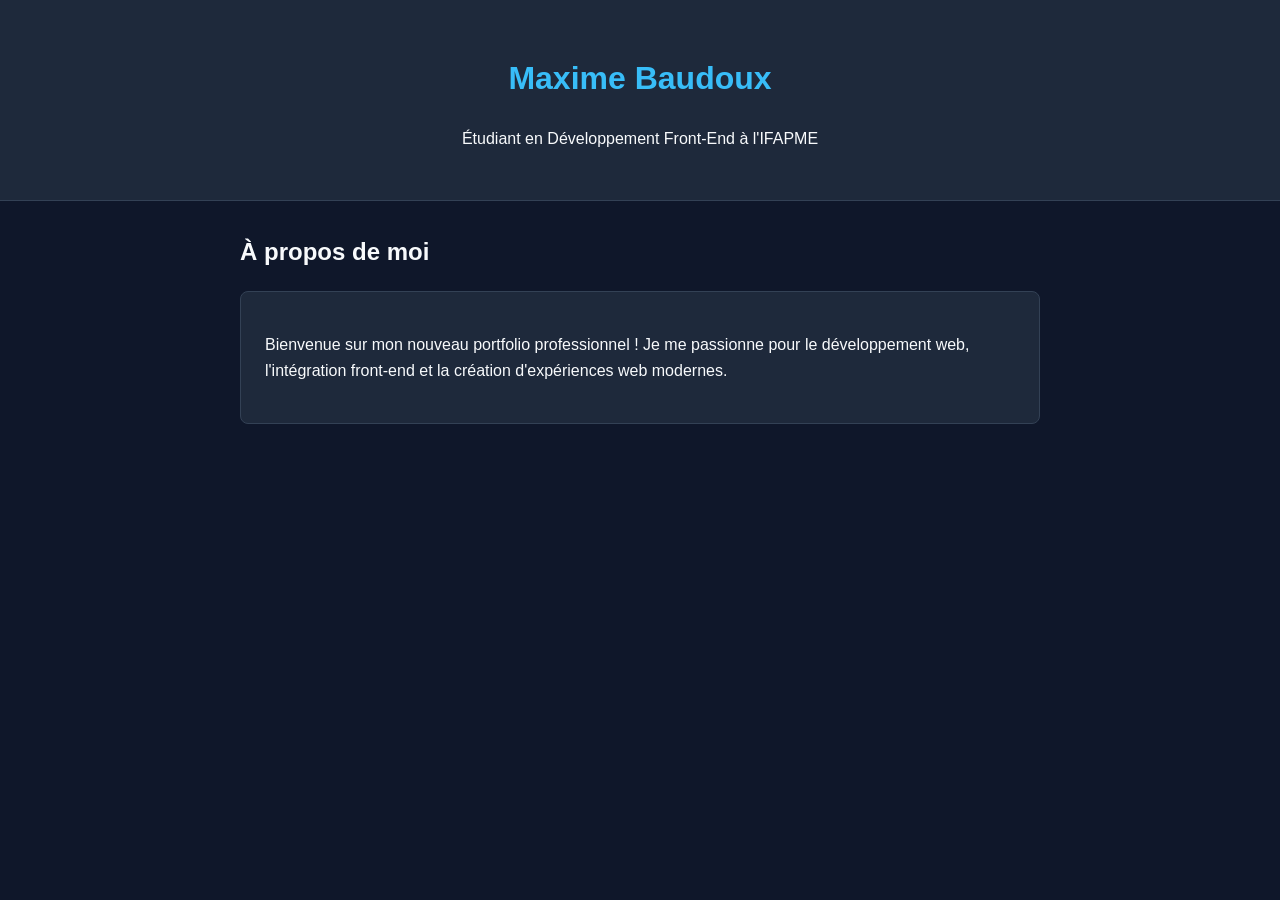
==== index.html @ 1c0a468d "Premier commit : ajout du portfolio" ====
<!DOCTYPE html>
<html lang="fr">
<head>
    <meta charset="UTF-8">
    <meta name="viewport" content="width=device-width, initial-scale=1.0">
    <title>Maxime Baudoux - Portfolio Développeur Front-End</title>
    <style>
        body { font-family: Arial, sans-serif; margin: 0; padding: 0; background: #0f172a; color: #f8fafc; line-height: 1.6; }
        header { background: #1e293b; padding: 2rem; text-align: center; border-bottom: 1px solid #334155; }
        section { max-width: 800px; margin: 2rem auto; padding: 0 1rem; }
        h1 { color: #38bdf8; }
        .card { background: #1e293b; padding: 1.5rem; border-radius: 8px; margin-top: 1rem; border: 1px solid #334155; }
    </style>
</head>
<body>
    <header>
        <h1>Maxime Baudoux</h1>
        <p>Étudiant en Développement Front-End à l'IFAPME</p>
    </header>
    <section>
        <h2>À propos de moi</h2>
        <div class="card">
            <p>Bienvenue sur mon nouveau portfolio professionnel ! Je me passionne pour le développement web, l'intégration front-end et la création d'expériences web modernes.</p>
        </div>
    </section>
</body>
</html>
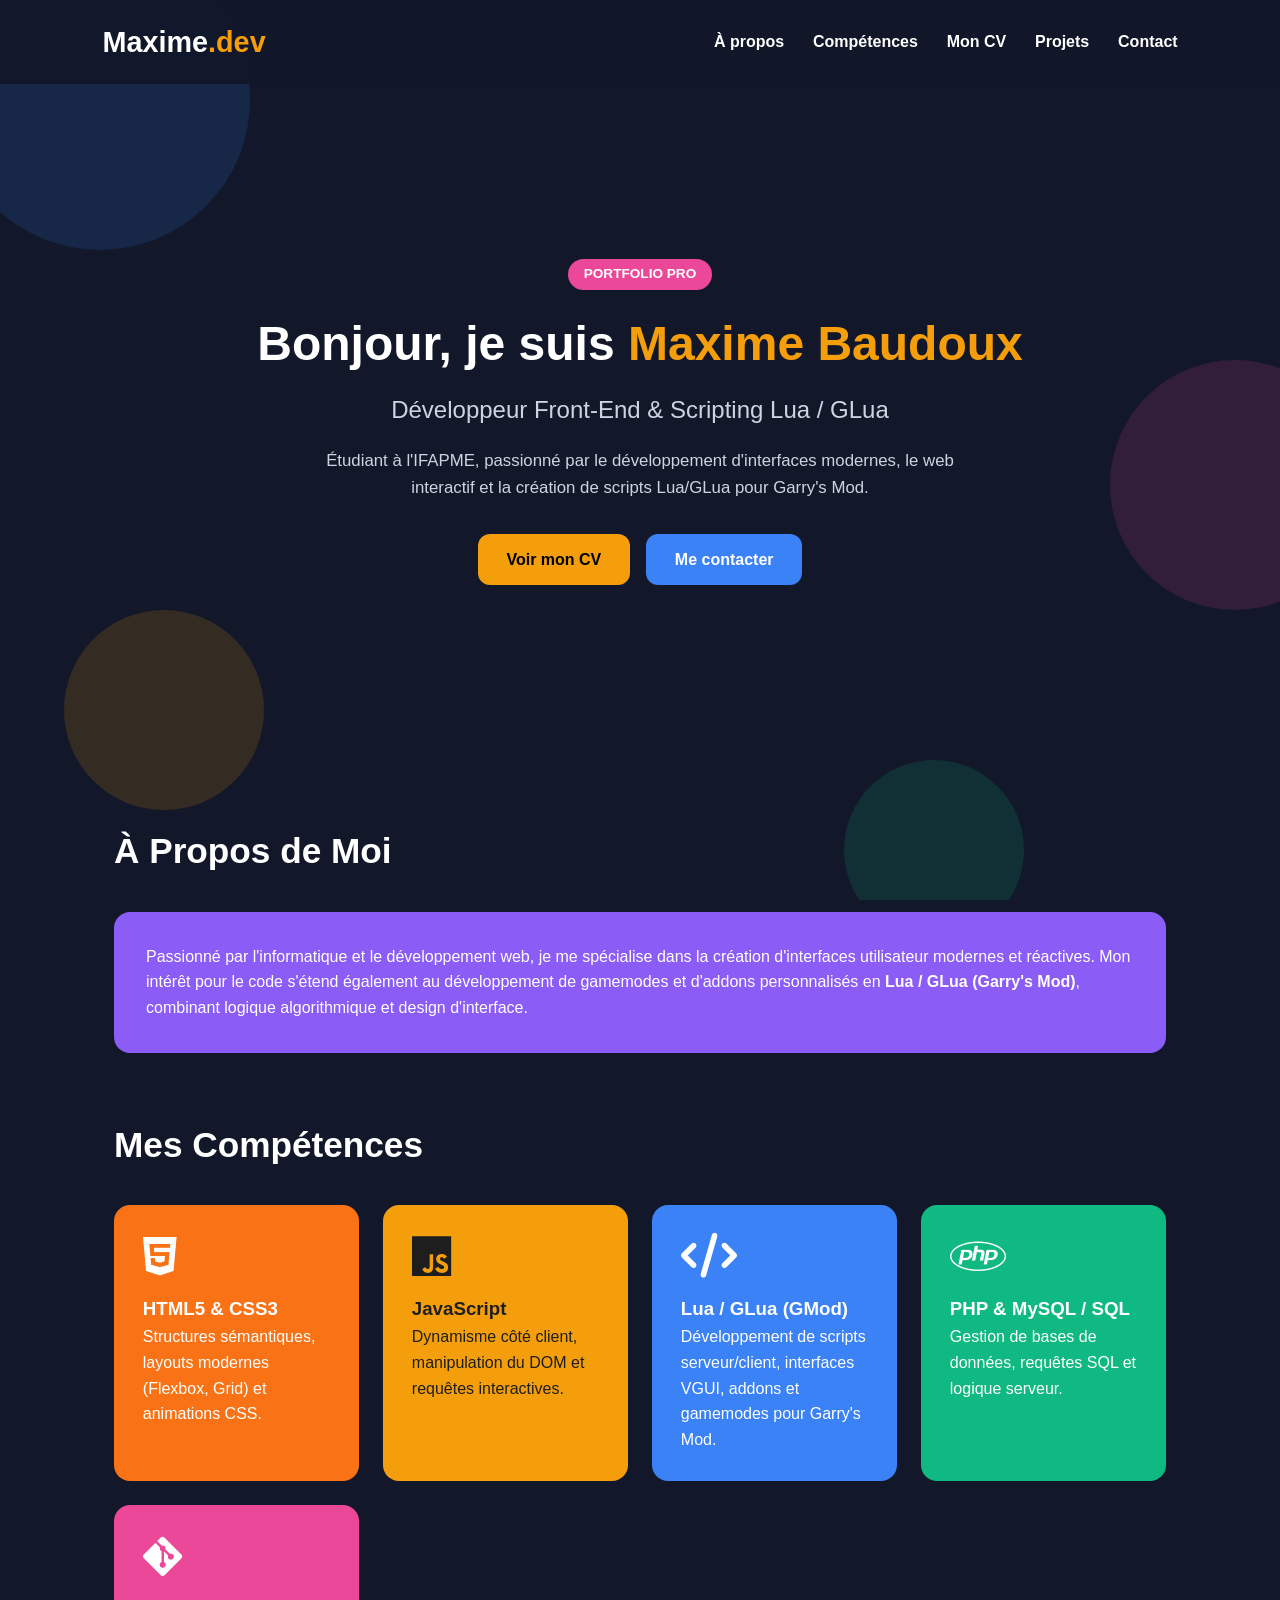
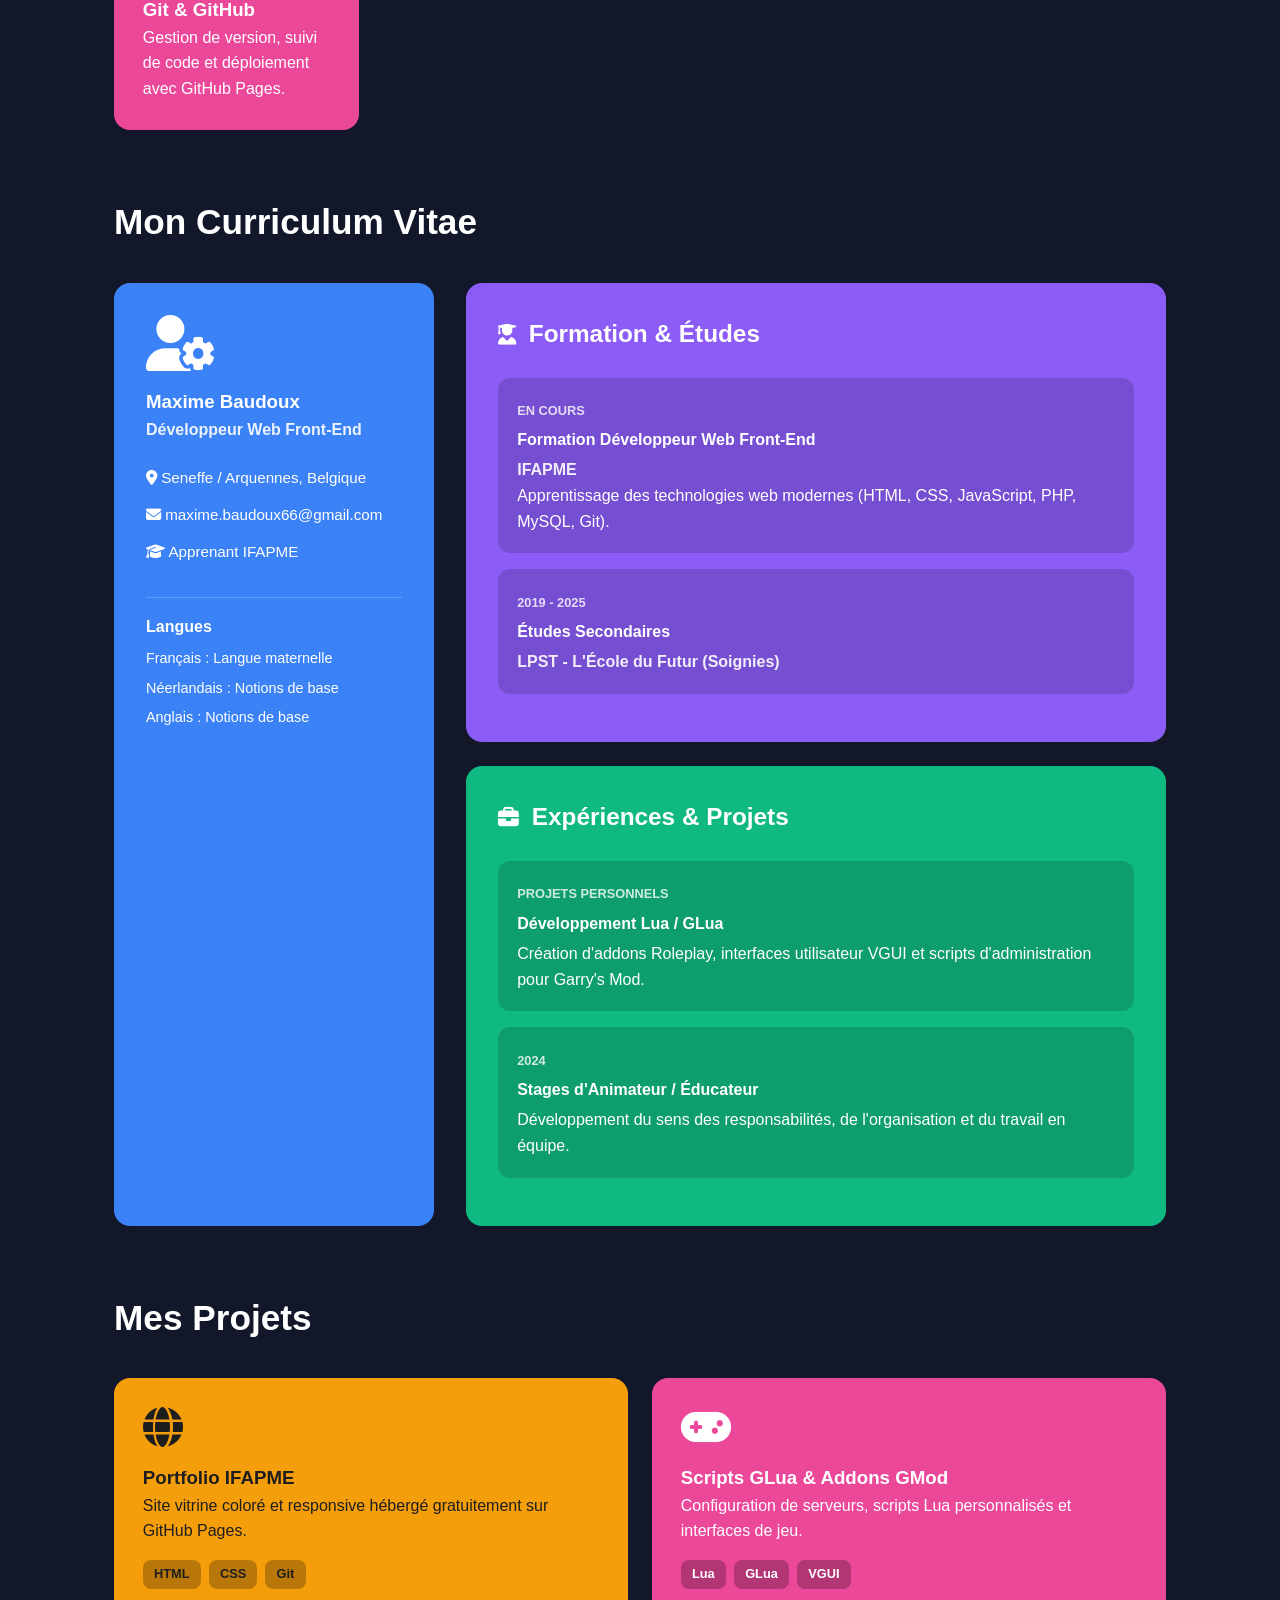
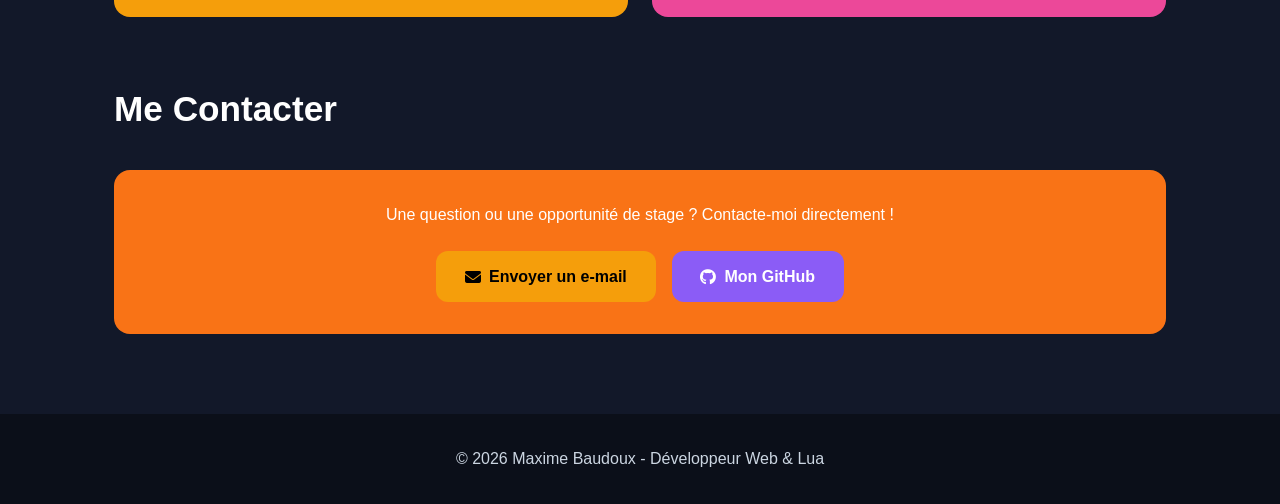
==== commit e9a1fc84: "Design Flat coloré avec section CV et compétence Lua/GLua" ====
--- a/index.html
+++ b/index.html
@@ -3,25 +3,198 @@
 <head>
     <meta charset="UTF-8">
     <meta name="viewport" content="width=device-width, initial-scale=1.0">
-    <title>Maxime Baudoux - Portfolio Développeur Front-End</title>
-    <style>
-        body { font-family: Arial, sans-serif; margin: 0; padding: 0; background: #0f172a; color: #f8fafc; line-height: 1.6; }
-        header { background: #1e293b; padding: 2rem; text-align: center; border-bottom: 1px solid #334155; }
-        section { max-width: 800px; margin: 2rem auto; padding: 0 1rem; }
-        h1 { color: #38bdf8; }
-        .card { background: #1e293b; padding: 1.5rem; border-radius: 8px; margin-top: 1rem; border: 1px solid #334155; }
-    </style>
+    <title>Maxime Baudoux | Développeur Web & Lua</title>
+    <link rel="stylesheet" href="style.css">
+    <link rel="stylesheet" href="https://cdnjs.cloudflare.com/ajax/libs/font-awesome/6.4.0/css/all.min.css">
 </head>
 <body>
-    <header>
-        <h1>Maxime Baudoux</h1>
-        <p>Étudiant en Développement Front-End à l'IFAPME</p>
+
+    <!-- Arrière-plan motifs décoratifs animés -->
+    <div class="bg-shapes">
+        <div class="shape shape-1"></div>
+        <div class="shape shape-2"></div>
+        <div class="shape shape-3"></div>
+        <div class="shape shape-4"></div>
+    </div>
+
+    <!-- Navigation Flat Design -->
+    <nav class="navbar">
+        <div class="logo">Maxime<span>.dev</span></div>
+        <ul class="nav-links">
+            <li><a href="#about">À propos</a></li>
+            <li><a href="#skills">Compétences</a></li>
+            <li><a href="#cv">Mon CV</a></li>
+            <li><a href="#projects">Projets</a></li>
+            <li><a href="#contact">Contact</a></li>
+        </ul>
+    </nav>
+
+    <!-- Hero Section -->
+    <header class="hero">
+        <div class="hero-content">
+            <span class="badge">Portfolio Pro</span>
+            <h1>Bonjour, je suis <span>Maxime Baudoux</span></h1>
+            <h2>Développeur Front-End & Scripting Lua / GLua</h2>
+            <p>Étudiant à l'IFAPME, passionné par le développement d'interfaces modernes, le web interactif et la création de scripts Lua/GLua pour Garry's Mod.</p>
+            <div class="hero-buttons">
+                <a href="#cv" class="btn btn-yellow">Voir mon CV</a>
+                <a href="#contact" class="btn btn-blue">Me contacter</a>
+            </div>
+        </div>
     </header>
-    <section>
-        <h2>À propos de moi</h2>
-        <div class="card">
-            <p>Bienvenue sur mon nouveau portfolio professionnel ! Je me passionne pour le développement web, l'intégration front-end et la création d'expériences web modernes.</p>
-        </div>
-    </section>
+
+    <!-- À propos -->
+    <section id="about" class="section">
+        <div class="section-title">
+            <h2>À Propos de Moi</h2>
+        </div>
+        <div class="card card-purple">
+            <p>Passionné par l'informatique et le développement web, je me spécialise dans la création d'interfaces utilisateur modernes et réactives. Mon intérêt pour le code s'étend également au développement de gamemodes et d'addons personnalisés en <strong>Lua / GLua (Garry's Mod)</strong>, combinant logique algorithmique et design d'interface.</p>
+        </div>
+    </section>
+
+    <!-- Compétences -->
+    <section id="skills" class="section">
+        <div class="section-title">
+            <h2>Mes Compétences</h2>
+        </div>
+        <div class="skills-grid">
+            <div class="skill-card card-orange">
+                <i class="fa-brands fa-html5"></i>
+                <h3>HTML5 & CSS3</h3>
+                <p>Structures sémantiques, layouts modernes (Flexbox, Grid) et animations CSS.</p>
+            </div>
+            <div class="skill-card card-yellow">
+                <i class="fa-brands fa-js"></i>
+                <h3>JavaScript</h3>
+                <p>Dynamisme côté client, manipulation du DOM et requêtes interactives.</p>
+            </div>
+            <div class="skill-card card-blue">
+                <i class="fa-code fa-solid"></i>
+                <h3>Lua / GLua (GMod)</h3>
+                <p>Développement de scripts serveur/client, interfaces VGUI, addons et gamemodes pour Garry's Mod.</p>
+            </div>
+            <div class="skill-card card-green">
+                <i class="fa-brands fa-php"></i>
+                <h3>PHP & MySQL / SQL</h3>
+                <p>Gestion de bases de données, requêtes SQL et logique serveur.</p>
+            </div>
+            <div class="skill-card card-pink">
+                <i class="fa-brands fa-git-alt"></i>
+                <h3>Git & GitHub</h3>
+                <p>Gestion de version, suivi de code et déploiement avec GitHub Pages.</p>
+            </div>
+        </div>
+    </section>
+
+    <!-- Section CV -->
+    <section id="cv" class="section">
+        <div class="section-title">
+            <h2>Mon Curriculum Vitae</h2>
+        </div>
+        <div class="cv-wrapper">
+            <div class="cv-sidebar card-blue">
+                <div class="cv-profile">
+                    <i class="fa-solid fa-user-gear profile-icon"></i>
+                    <h3>Maxime Baudoux</h3>
+                    <p class="cv-tag">Développeur Web Front-End</p>
+                </div>
+                <div class="cv-info">
+                    <p><i class="fa-solid fa-location-dot"></i> Seneffe / Arquennes, Belgique</p>
+                    <p><i class="fa-solid fa-envelope"></i> maxime.baudoux66@gmail.com</p>
+                    <p><i class="fa-solid fa-graduation-cap"></i> Apprenant IFAPME</p>
+                </div>
+                <div class="cv-languages">
+                    <h4>Langues</h4>
+                    <ul>
+                        <li>Français : Langue maternelle</li>
+                        <li>Néerlandais : Notions de base</li>
+                        <li>Anglais : Notions de base</li>
+                    </ul>
+                </div>
+            </div>
+
+            <div class="cv-main">
+                <div class="cv-block card-purple">
+                    <div class="cv-header-title">
+                        <i class="fa-solid fa-user-graduate"></i>
+                        <h3>Formation & Études</h3>
+                    </div>
+                    <div class="timeline-item">
+                        <span class="date">En cours</span>
+                        <h4>Formation Développeur Web Front-End</h4>
+                        <p class="institution">IFAPME</p>
+                        <p>Apprentissage des technologies web modernes (HTML, CSS, JavaScript, PHP, MySQL, Git).</p>
+                    </div>
+                    <div class="timeline-item">
+                        <span class="date">2019 - 2025</span>
+                        <h4>Études Secondaires</h4>
+                        <p class="institution">LPST - L'École du Futur (Soignies)</p>
+                    </div>
+                </div>
+
+                <div class="cv-block card-green">
+                    <div class="cv-header-title">
+                        <i class="fa-solid fa-briefcase"></i>
+                        <h3>Expériences & Projets</h3>
+                    </div>
+                    <div class="timeline-item">
+                        <span class="date">Projets Personnels</span>
+                        <h4>Développement Lua / GLua</h4>
+                        <p>Création d'addons Roleplay, interfaces utilisateur VGUI et scripts d'administration pour Garry's Mod.</p>
+                    </div>
+                    <div class="timeline-item">
+                        <span class="date">2024</span>
+                        <h4>Stages d'Animateur / Éducateur</h4>
+                        <p>Développement du sens des responsabilités, de l'organisation et du travail en équipe.</p>
+                    </div>
+                </div>
+            </div>
+        </div>
+    </section>
+
+    <!-- Projets -->
+    <section id="projects" class="section">
+        <div class="section-title">
+            <h2>Mes Projets</h2>
+        </div>
+        <div class="projects-grid">
+            <div class="project-card card-yellow">
+                <i class="fa-solid fa-globe project-icon"></i>
+                <h3>Portfolio IFAPME</h3>
+                <p>Site vitrine coloré et responsive hébergé gratuitement sur GitHub Pages.</p>
+                <div class="tags">
+                    <span>HTML</span><span>CSS</span><span>Git</span>
+                </div>
+            </div>
+            <div class="project-card card-pink">
+                <i class="fa-solid fa-gamepad project-icon"></i>
+                <h3>Scripts GLua & Addons GMod</h3>
+                <p>Configuration de serveurs, scripts Lua personnalisés et interfaces de jeu.</p>
+                <div class="tags">
+                    <span>Lua</span><span>GLua</span><span>VGUI</span>
+                </div>
+            </div>
+        </div>
+    </section>
+
+    <!-- Contact -->
+    <section id="contact" class="section">
+        <div class="section-title">
+            <h2>Me Contacter</h2>
+        </div>
+        <div class="card card-orange text-center">
+            <p>Une question ou une opportunité de stage ? Contacte-moi directement !</p>
+            <div class="contact-links">
+                <a href="mailto:maxime.baudoux66@gmail.com" class="btn btn-yellow"><i class="fa-solid fa-envelope"></i> Envoyer un e-mail</a>
+                <a href="https://github.com/Dustt66" target="_blank" class="btn btn-purple"><i class="fa-brands fa-github"></i> Mon GitHub</a>
+            </div>
+        </div>
+    </section>
+
+    <footer>
+        <p>&copy; 2026 Maxime Baudoux - Développeur Web & Lua</p>
+    </footer>
+
 </body>
 </html>
--- a/style.css
+++ b/style.css
@@ -0,0 +1,357 @@
+:root {
+    --bg-dark: #121829;
+    --card-blue: #3b82f6;
+    --card-purple: #8b5cf6;
+    --card-yellow: #f59e0b;
+    --card-green: #10b981;
+    --card-pink: #ec4899;
+    --card-orange: #f97316;
+    --text-light: #ffffff;
+    --text-sub: #cbd5e1;
+}
+
+* {
+    margin: 0;
+    padding: 0;
+    box-sizing: border-box;
+    scroll-behavior: smooth;
+}
+
+body {
+    font-family: 'Poppins', 'Segoe UI', sans-serif;
+    background-color: var(--bg-dark);
+    color: var(--text-light);
+    line-height: 1.6;
+    overflow-x: hidden;
+    position: relative;
+}
+
+/* Motifs géométriques animés en arrière-plan */
+.bg-shapes {
+    position: fixed;
+    width: 100vw;
+    height: 100vh;
+    top: 0;
+    left: 0;
+    z-index: -1;
+    pointer-events: none;
+    overflow: hidden;
+}
+
+.shape {
+    position: absolute;
+    border-radius: 50%;
+    opacity: 0.15;
+    animation: float 12s infinite ease-in-out alternate;
+}
+
+.shape-1 { width: 300px; height: 300px; background: var(--card-blue); top: -50px; left: -50px; }
+.shape-2 { width: 250px; height: 250px; background: var(--card-pink); top: 40%; right: -80px; animation-delay: -3s; }
+.shape-3 { width: 200px; height: 200px; background: var(--card-yellow); bottom: 10%; left: 5%; animation-delay: -6s; }
+.shape-4 { width: 180px; height: 180px; background: var(--card-green); bottom: -40px; right: 20%; animation-delay: -9s; }
+
+@keyframes float {
+    0% { transform: translateY(0) rotate(0deg) scale(1); }
+    100% { transform: translateY(40px) rotate(20deg) scale(1.1); }
+}
+
+/* Navigation */
+.navbar {
+    display: flex;
+    justify-content: space-between;
+    align-items: center;
+    padding: 1.2rem 8%;
+    background: rgba(18, 24, 41, 0.9);
+    backdrop-filter: blur(12px);
+    position: sticky;
+    top: 0;
+    z-index: 1000;
+}
+
+.logo {
+    font-size: 1.8rem;
+    font-weight: 800;
+}
+
+.logo span {
+    color: var(--card-yellow);
+}
+
+.nav-links {
+    display: flex;
+    list-style: none;
+    gap: 1.8rem;
+}
+
+.nav-links a {
+    color: var(--text-light);
+    text-decoration: none;
+    font-weight: 600;
+    transition: color 0.3s;
+}
+
+.nav-links a:hover {
+    color: var(--card-yellow);
+}
+
+/* Hero Section */
+.hero {
+    min-height: 75vh;
+    display: flex;
+    justify-content: center;
+    align-items: center;
+    text-align: center;
+    padding: 2rem 1rem;
+}
+
+.badge {
+    background: var(--card-pink);
+    color: #fff;
+    padding: 0.3rem 1rem;
+    border-radius: 20px;
+    font-size: 0.85rem;
+    font-weight: 700;
+    text-transform: uppercase;
+    display: inline-block;
+    margin-bottom: 1rem;
+}
+
+.hero h1 {
+    font-size: 3rem;
+    margin-bottom: 0.5rem;
+}
+
+.hero h1 span {
+    color: var(--card-yellow);
+}
+
+.hero h2 {
+    color: var(--text-sub);
+    font-weight: 500;
+    margin-bottom: 1.2rem;
+}
+
+.hero p {
+    max-width: 650px;
+    margin: 0 auto 2rem auto;
+    color: var(--text-sub);
+    font-size: 1.05rem;
+}
+
+.hero-buttons {
+    display: flex;
+    gap: 1rem;
+    justify-content: center;
+    flex-wrap: wrap;
+}
+
+/* Boutons Flat Colorés */
+.btn {
+    padding: 0.8rem 1.8rem;
+    border-radius: 12px;
+    text-decoration: none;
+    font-weight: 700;
+    transition: transform 0.2s ease, box-shadow 0.2s ease;
+    display: inline-flex;
+    align-items: center;
+    gap: 0.5rem;
+}
+
+.btn:hover {
+    transform: translateY(-4px);
+    box-shadow: 0 10px 20px rgba(0, 0, 0, 0.3);
+}
+
+.btn-yellow { background: var(--card-yellow); color: #000; }
+.btn-blue { background: var(--card-blue); color: #fff; }
+.btn-purple { background: var(--card-purple); color: #fff; }
+
+/* Blocks Colorés Flat Design */
+.card {
+    border-radius: 16px;
+    padding: 2rem;
+    transition: transform 0.3s ease;
+}
+
+.card:hover {
+    transform: translateY(-5px);
+}
+
+.card-blue { background: var(--card-blue); color: #fff; }
+.card-purple { background: var(--card-purple); color: #fff; }
+.card-yellow { background: var(--card-yellow); color: #1e1e1e; }
+.card-green { background: var(--card-green); color: #fff; }
+.card-pink { background: var(--card-pink); color: #fff; }
+.card-orange { background: var(--card-orange); color: #fff; }
+
+.section {
+    max-width: 1100px;
+    margin: 4rem auto;
+    padding: 0 1.5rem;
+}
+
+.section-title {
+    margin-bottom: 2rem;
+}
+
+.section-title h2 {
+    font-size: 2.2rem;
+    color: var(--text-light);
+    position: relative;
+    display: inline-block;
+}
+
+/* Grilles */
+.skills-grid, .projects-grid {
+    display: grid;
+    grid-template-columns: repeat(auto-fit, minmax(240px, 1fr));
+    gap: 1.5rem;
+}
+
+.skill-card, .project-card {
+    border-radius: 16px;
+    padding: 1.8rem;
+    transition: transform 0.3s ease;
+}
+
+.skill-card:hover, .project-card:hover {
+    transform: translateY(-6px) scale(1.02);
+}
+
+.skill-card i {
+    font-size: 2.8rem;
+    margin-bottom: 1rem;
+}
+
+.project-icon {
+    font-size: 2.5rem;
+    margin-bottom: 1rem;
+}
+
+.tags {
+    margin-top: 1rem;
+    display: flex;
+    gap: 0.5rem;
+    flex-wrap: wrap;
+}
+
+.tags span {
+    background: rgba(0, 0, 0, 0.25);
+    font-size: 0.8rem;
+    padding: 0.25rem 0.7rem;
+    border-radius: 8px;
+    font-weight: 600;
+}
+
+/* Section CV */
+.cv-wrapper {
+    display: grid;
+    grid-template-columns: 320px 1fr;
+    gap: 2rem;
+}
+
+@media (max-width: 850px) {
+    .cv-wrapper {
+        grid-template-columns: 1fr;
+    }
+}
+
+.cv-sidebar {
+    border-radius: 16px;
+    padding: 2rem;
+}
+
+.profile-icon {
+    font-size: 3.5rem;
+    margin-bottom: 1rem;
+}
+
+.cv-tag {
+    opacity: 0.9;
+    font-weight: 600;
+    margin-bottom: 1.5rem;
+}
+
+.cv-info p {
+    margin-bottom: 0.8rem;
+    font-size: 0.95rem;
+}
+
+.cv-languages {
+    margin-top: 2rem;
+    border-top: 1px solid rgba(255, 255, 255, 0.2);
+    padding-top: 1rem;
+}
+
+.cv-languages ul {
+    list-style: none;
+    margin-top: 0.5rem;
+}
+
+.cv-languages li {
+    margin-bottom: 0.4rem;
+    font-size: 0.9rem;
+}
+
+.cv-main {
+    display: flex;
+    flex-direction: column;
+    gap: 1.5rem;
+}
+
+.cv-block {
+    border-radius: 16px;
+    padding: 2rem;
+}
+
+.cv-header-title {
+    display: flex;
+    align-items: center;
+    gap: 0.8rem;
+    font-size: 1.3rem;
+    margin-bottom: 1.5rem;
+}
+
+.timeline-item {
+    background: rgba(0, 0, 0, 0.15);
+    padding: 1.2rem;
+    border-radius: 12px;
+    margin-bottom: 1rem;
+}
+
+.timeline-item .date {
+    font-size: 0.8rem;
+    font-weight: 700;
+    text-transform: uppercase;
+    opacity: 0.8;
+}
+
+.timeline-item h4 {
+    margin: 0.3rem 0;
+}
+
+.timeline-item .institution {
+    font-weight: 600;
+    opacity: 0.9;
+}
+
+.text-center {
+    text-align: center;
+}
+
+.contact-links {
+    margin-top: 1.5rem;
+    display: flex;
+    gap: 1rem;
+    justify-content: center;
+    flex-wrap: wrap;
+}
+
+/* Footer */
+footer {
+    text-align: center;
+    padding: 2rem;
+    background: #0b0f19;
+    margin-top: 5rem;
+    color: var(--text-sub);
+}
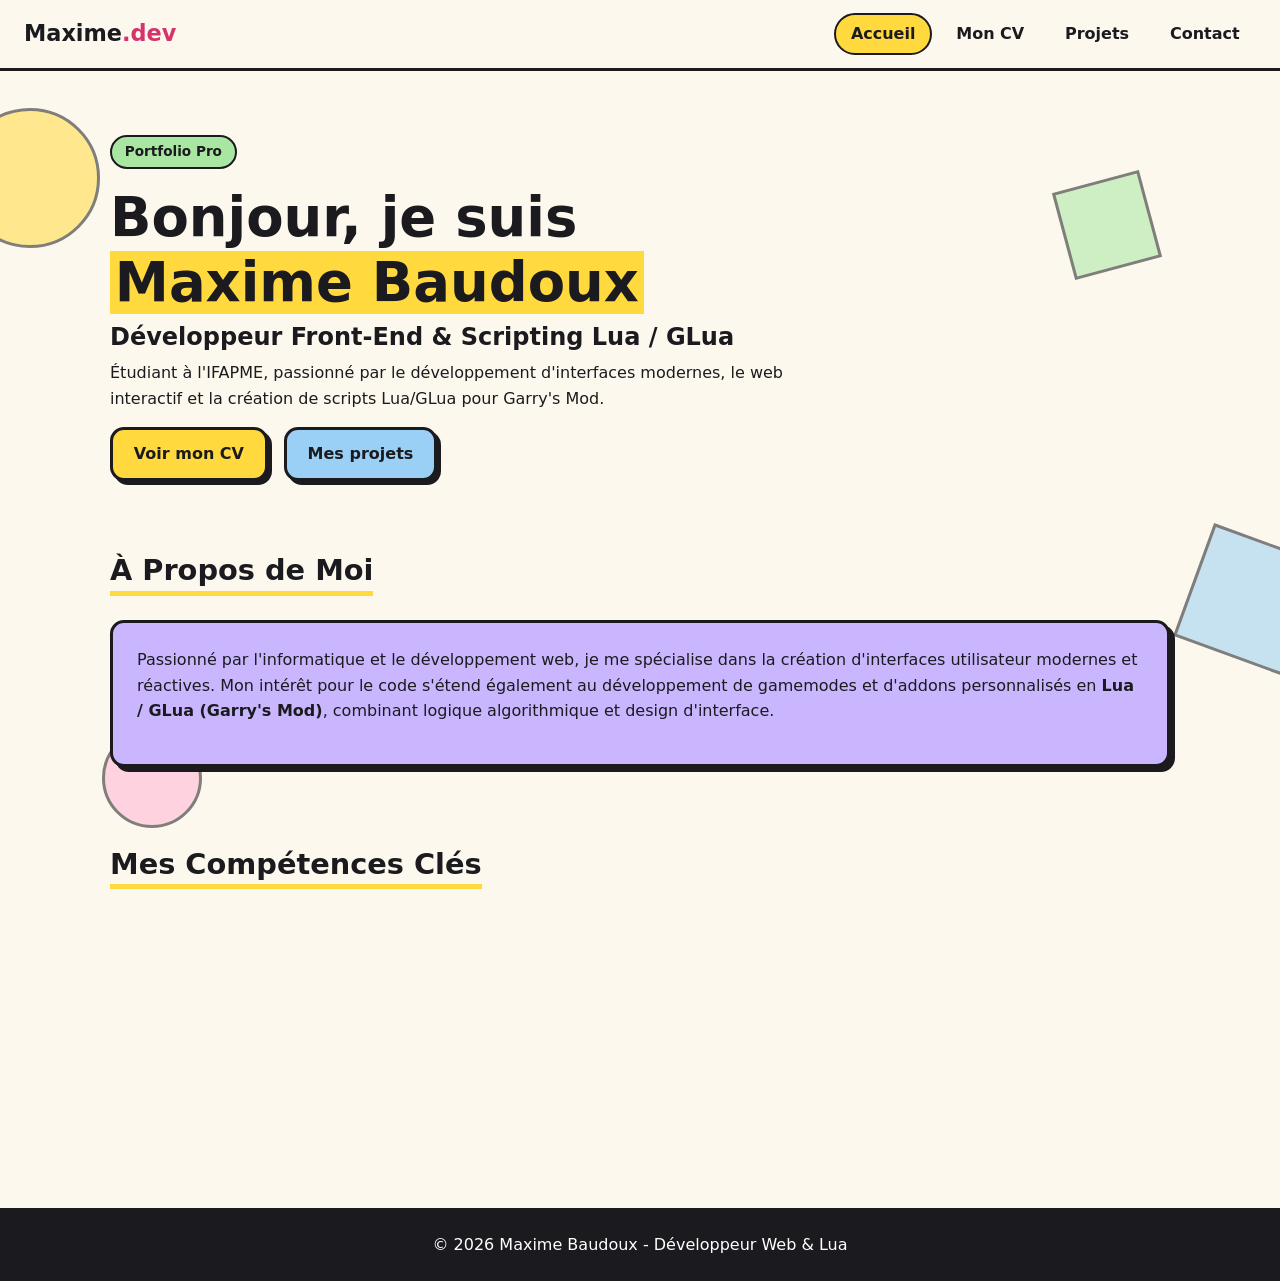
==== commit 0869d89b: "majV1" ====
--- a/index.html
+++ b/index.html
@@ -3,198 +3,93 @@
 <head>
     <meta charset="UTF-8">
     <meta name="viewport" content="width=device-width, initial-scale=1.0">
-    <title>Maxime Baudoux | Développeur Web & Lua</title>
+    <meta http-equiv="Content-Security-Policy" content="default-src 'self'; script-src 'self'; style-src 'self' https://cdnjs.cloudflare.com; font-src https://cdnjs.cloudflare.com; img-src 'self' data:; base-uri 'self'; form-action 'self'">
+    <meta name="referrer" content="strict-origin-when-cross-origin">
+    <meta name="description" content="Portfolio de Maxime Baudoux - Développeur Web Front-End et Scripting Lua / GLua en formation à l'IFAPME.">
+    <title>Maxime Baudoux | Accueil</title>
     <link rel="stylesheet" href="style.css">
-    <link rel="stylesheet" href="https://cdnjs.cloudflare.com/ajax/libs/font-awesome/6.4.0/css/all.min.css">
+    <link rel="stylesheet" href="https://cdnjs.cloudflare.com/ajax/libs/font-awesome/6.4.0/css/all.min.css" crossorigin="anonymous" referrerpolicy="no-referrer">
 </head>
 <body>
 
-    <!-- Arrière-plan motifs décoratifs animés -->
-    <div class="bg-shapes">
+    <a href="#contenu" class="skip-link">Aller au contenu</a>
+
+    <div class="bg-shapes" aria-hidden="true">
         <div class="shape shape-1"></div>
         <div class="shape shape-2"></div>
         <div class="shape shape-3"></div>
         <div class="shape shape-4"></div>
     </div>
 
-    <!-- Navigation Flat Design -->
     <nav class="navbar">
-        <div class="logo">Maxime<span>.dev</span></div>
-        <ul class="nav-links">
-            <li><a href="#about">À propos</a></li>
-            <li><a href="#skills">Compétences</a></li>
-            <li><a href="#cv">Mon CV</a></li>
-            <li><a href="#projects">Projets</a></li>
-            <li><a href="#contact">Contact</a></li>
+        <a href="index.html" class="logo">Maxime<span>.dev</span></a>
+        <button class="burger" aria-label="Ouvrir le menu" aria-expanded="false" aria-controls="menu">
+            <span></span><span></span><span></span>
+        </button>
+        <ul class="nav-links" id="menu">
+            <li><a href="index.html" class="active" aria-current="page">Accueil</a></li>
+            <li><a href="cv.html">Mon CV</a></li>
+            <li><a href="projects.html">Projets</a></li>
+            <li><a href="contact.html">Contact</a></li>
         </ul>
     </nav>
 
-    <!-- Hero Section -->
-    <header class="hero">
-        <div class="hero-content">
-            <span class="badge">Portfolio Pro</span>
-            <h1>Bonjour, je suis <span>Maxime Baudoux</span></h1>
-            <h2>Développeur Front-End & Scripting Lua / GLua</h2>
-            <p>Étudiant à l'IFAPME, passionné par le développement d'interfaces modernes, le web interactif et la création de scripts Lua/GLua pour Garry's Mod.</p>
-            <div class="hero-buttons">
-                <a href="#cv" class="btn btn-yellow">Voir mon CV</a>
-                <a href="#contact" class="btn btn-blue">Me contacter</a>
-            </div>
-        </div>
-    </header>
-
-    <!-- À propos -->
-    <section id="about" class="section">
-        <div class="section-title">
-            <h2>À Propos de Moi</h2>
-        </div>
-        <div class="card card-purple">
-            <p>Passionné par l'informatique et le développement web, je me spécialise dans la création d'interfaces utilisateur modernes et réactives. Mon intérêt pour le code s'étend également au développement de gamemodes et d'addons personnalisés en <strong>Lua / GLua (Garry's Mod)</strong>, combinant logique algorithmique et design d'interface.</p>
-        </div>
-    </section>
-
-    <!-- Compétences -->
-    <section id="skills" class="section">
-        <div class="section-title">
-            <h2>Mes Compétences</h2>
-        </div>
-        <div class="skills-grid">
-            <div class="skill-card card-orange">
-                <i class="fa-brands fa-html5"></i>
-                <h3>HTML5 & CSS3</h3>
-                <p>Structures sémantiques, layouts modernes (Flexbox, Grid) et animations CSS.</p>
-            </div>
-            <div class="skill-card card-yellow">
-                <i class="fa-brands fa-js"></i>
-                <h3>JavaScript</h3>
-                <p>Dynamisme côté client, manipulation du DOM et requêtes interactives.</p>
-            </div>
-            <div class="skill-card card-blue">
-                <i class="fa-code fa-solid"></i>
-                <h3>Lua / GLua (GMod)</h3>
-                <p>Développement de scripts serveur/client, interfaces VGUI, addons et gamemodes pour Garry's Mod.</p>
-            </div>
-            <div class="skill-card card-green">
-                <i class="fa-brands fa-php"></i>
-                <h3>PHP & MySQL / SQL</h3>
-                <p>Gestion de bases de données, requêtes SQL et logique serveur.</p>
-            </div>
-            <div class="skill-card card-pink">
-                <i class="fa-brands fa-git-alt"></i>
-                <h3>Git & GitHub</h3>
-                <p>Gestion de version, suivi de code et déploiement avec GitHub Pages.</p>
-            </div>
-        </div>
-    </section>
-
-    <!-- Section CV -->
-    <section id="cv" class="section">
-        <div class="section-title">
-            <h2>Mon Curriculum Vitae</h2>
-        </div>
-        <div class="cv-wrapper">
-            <div class="cv-sidebar card-blue">
-                <div class="cv-profile">
-                    <i class="fa-solid fa-user-gear profile-icon"></i>
-                    <h3>Maxime Baudoux</h3>
-                    <p class="cv-tag">Développeur Web Front-End</p>
-                </div>
-                <div class="cv-info">
-                    <p><i class="fa-solid fa-location-dot"></i> Seneffe / Arquennes, Belgique</p>
-                    <p><i class="fa-solid fa-envelope"></i> maxime.baudoux66@gmail.com</p>
-                    <p><i class="fa-solid fa-graduation-cap"></i> Apprenant IFAPME</p>
-                </div>
-                <div class="cv-languages">
-                    <h4>Langues</h4>
-                    <ul>
-                        <li>Français : Langue maternelle</li>
-                        <li>Néerlandais : Notions de base</li>
-                        <li>Anglais : Notions de base</li>
-                    </ul>
+    <main id="contenu">
+        <header class="hero">
+            <div class="hero-content">
+                <span class="badge">Portfolio Pro</span>
+                <h1>Bonjour, je suis <span>Maxime Baudoux</span></h1>
+                <h2>Développeur Front-End &amp; Scripting Lua / GLua</h2>
+                <p>Étudiant à l'IFAPME, passionné par le développement d'interfaces modernes, le web interactif et la création de scripts Lua/GLua pour Garry's Mod.</p>
+                <div class="hero-buttons">
+                    <a href="cv.html" class="btn btn-yellow">Voir mon CV</a>
+                    <a href="projects.html" class="btn btn-blue">Mes projets</a>
                 </div>
             </div>
+        </header>
 
-            <div class="cv-main">
-                <div class="cv-block card-purple">
-                    <div class="cv-header-title">
-                        <i class="fa-solid fa-user-graduate"></i>
-                        <h3>Formation & Études</h3>
-                    </div>
-                    <div class="timeline-item">
-                        <span class="date">En cours</span>
-                        <h4>Formation Développeur Web Front-End</h4>
-                        <p class="institution">IFAPME</p>
-                        <p>Apprentissage des technologies web modernes (HTML, CSS, JavaScript, PHP, MySQL, Git).</p>
-                    </div>
-                    <div class="timeline-item">
-                        <span class="date">2019 - 2025</span>
-                        <h4>Études Secondaires</h4>
-                        <p class="institution">LPST - L'École du Futur (Soignies)</p>
-                    </div>
+        <section class="section">
+            <div class="section-title">
+                <h2>À Propos de Moi</h2>
+            </div>
+            <div class="card card-purple">
+                <p>Passionné par l'informatique et le développement web, je me spécialise dans la création d'interfaces utilisateur modernes et réactives. Mon intérêt pour le code s'étend également au développement de gamemodes et d'addons personnalisés en <strong>Lua / GLua (Garry's Mod)</strong>, combinant logique algorithmique et design d'interface.</p>
+            </div>
+        </section>
+
+        <section class="section">
+            <div class="section-title">
+                <h2>Mes Compétences Clés</h2>
+            </div>
+            <div class="skills-grid">
+                <div class="skill-card card-orange">
+                    <i class="fa-brands fa-html5" aria-hidden="true"></i>
+                    <h3>HTML5 &amp; CSS3</h3>
+                    <p>Structures sémantiques et layouts modernes (Flexbox, Grid).</p>
                 </div>
-
-                <div class="cv-block card-green">
-                    <div class="cv-header-title">
-                        <i class="fa-solid fa-briefcase"></i>
-                        <h3>Expériences & Projets</h3>
-                    </div>
-                    <div class="timeline-item">
-                        <span class="date">Projets Personnels</span>
-                        <h4>Développement Lua / GLua</h4>
-                        <p>Création d'addons Roleplay, interfaces utilisateur VGUI et scripts d'administration pour Garry's Mod.</p>
-                    </div>
-                    <div class="timeline-item">
-                        <span class="date">2024</span>
-                        <h4>Stages d'Animateur / Éducateur</h4>
-                        <p>Développement du sens des responsabilités, de l'organisation et du travail en équipe.</p>
-                    </div>
+                <div class="skill-card card-yellow">
+                    <i class="fa-brands fa-js" aria-hidden="true"></i>
+                    <h3>JavaScript</h3>
+                    <p>Dynamisme client et manipulation interactive du DOM.</p>
+                </div>
+                <div class="skill-card card-blue">
+                    <i class="fa-solid fa-code" aria-hidden="true"></i>
+                    <h3>Lua / GLua</h3>
+                    <p>Scripts serveur/client et interfaces VGUI pour Garry's Mod.</p>
+                </div>
+                <div class="skill-card card-green">
+                    <i class="fa-brands fa-php" aria-hidden="true"></i>
+                    <h3>PHP &amp; MySQL</h3>
+                    <p>Gestion de bases de données et logique serveur.</p>
                 </div>
             </div>
-        </div>
-    </section>
-
-    <!-- Projets -->
-    <section id="projects" class="section">
-        <div class="section-title">
-            <h2>Mes Projets</h2>
-        </div>
-        <div class="projects-grid">
-            <div class="project-card card-yellow">
-                <i class="fa-solid fa-globe project-icon"></i>
-                <h3>Portfolio IFAPME</h3>
-                <p>Site vitrine coloré et responsive hébergé gratuitement sur GitHub Pages.</p>
-                <div class="tags">
-                    <span>HTML</span><span>CSS</span><span>Git</span>
-                </div>
-            </div>
-            <div class="project-card card-pink">
-                <i class="fa-solid fa-gamepad project-icon"></i>
-                <h3>Scripts GLua & Addons GMod</h3>
-                <p>Configuration de serveurs, scripts Lua personnalisés et interfaces de jeu.</p>
-                <div class="tags">
-                    <span>Lua</span><span>GLua</span><span>VGUI</span>
-                </div>
-            </div>
-        </div>
-    </section>
-
-    <!-- Contact -->
-    <section id="contact" class="section">
-        <div class="section-title">
-            <h2>Me Contacter</h2>
-        </div>
-        <div class="card card-orange text-center">
-            <p>Une question ou une opportunité de stage ? Contacte-moi directement !</p>
-            <div class="contact-links">
-                <a href="mailto:maxime.baudoux66@gmail.com" class="btn btn-yellow"><i class="fa-solid fa-envelope"></i> Envoyer un e-mail</a>
-                <a href="https://github.com/Dustt66" target="_blank" class="btn btn-purple"><i class="fa-brands fa-github"></i> Mon GitHub</a>
-            </div>
-        </div>
-    </section>
+        </section>
+    </main>
 
     <footer>
-        <p>&copy; 2026 Maxime Baudoux - Développeur Web & Lua</p>
+        <p>&copy; <span class="js-year">2026</span> Maxime Baudoux - Développeur Web &amp; Lua</p>
     </footer>
 
+    <script src="script.js" defer></script>
 </body>
 </html>
--- a/style.css
+++ b/style.css
@@ -1,357 +1,225 @@
+/* ===== Variables de couleurs ===== */
 :root {
-    --bg-dark: #121829;
-    --card-blue: #3b82f6;
-    --card-purple: #8b5cf6;
-    --card-yellow: #f59e0b;
-    --card-green: #10b981;
-    --card-pink: #ec4899;
-    --card-orange: #f97316;
-    --text-light: #ffffff;
-    --text-sub: #cbd5e1;
-}
-
-* {
+    --bg: #fdf8ee;
+    --ink: #1b1b1f;
+    --yellow: #ffd93d;
+    --orange: #ffb38a;
+    --blue: #9ad0f5;
+    --purple: #c9b6ff;
+    --green: #a8e6a1;
+    --pink: #ffb3d1;
+    --radius: 14px;
+    --shadow: 5px 5px 0 var(--ink);
+}
+
+/* ===== Base ===== */
+*, *::before, *::after { box-sizing: border-box; }
+
+html { scroll-behavior: smooth; }
+
+body {
     margin: 0;
-    padding: 0;
-    box-sizing: border-box;
-    scroll-behavior: smooth;
-}
-
-body {
-    font-family: 'Poppins', 'Segoe UI', sans-serif;
-    background-color: var(--bg-dark);
-    color: var(--text-light);
+    font-family: system-ui, -apple-system, "Segoe UI", Roboto, sans-serif;
     line-height: 1.6;
+    color: var(--ink);
+    background: var(--bg);
     overflow-x: hidden;
-    position: relative;
-}
-
-/* Motifs géométriques animés en arrière-plan */
-.bg-shapes {
-    position: fixed;
-    width: 100vw;
-    height: 100vh;
-    top: 0;
-    left: 0;
-    z-index: -1;
-    pointer-events: none;
-    overflow: hidden;
-}
-
-.shape {
+}
+
+a { color: inherit; }
+h1, h2, h3, h4 { line-height: 1.2; margin: 0 0 .5rem; }
+p { margin: 0 0 1rem; }
+
+/* ===== Lien "Aller au contenu" ===== */
+.skip-link {
     position: absolute;
-    border-radius: 50%;
-    opacity: 0.15;
-    animation: float 12s infinite ease-in-out alternate;
-}
-
-.shape-1 { width: 300px; height: 300px; background: var(--card-blue); top: -50px; left: -50px; }
-.shape-2 { width: 250px; height: 250px; background: var(--card-pink); top: 40%; right: -80px; animation-delay: -3s; }
-.shape-3 { width: 200px; height: 200px; background: var(--card-yellow); bottom: 10%; left: 5%; animation-delay: -6s; }
-.shape-4 { width: 180px; height: 180px; background: var(--card-green); bottom: -40px; right: 20%; animation-delay: -9s; }
-
-@keyframes float {
-    0% { transform: translateY(0) rotate(0deg) scale(1); }
-    100% { transform: translateY(40px) rotate(20deg) scale(1.1); }
-}
-
-/* Navigation */
+    left: 1rem;
+    top: -4rem;
+    z-index: 100;
+    padding: .6rem 1rem;
+    background: var(--yellow);
+    border: 3px solid var(--ink);
+    border-radius: var(--radius);
+    font-weight: 700;
+}
+.skip-link:focus { top: 1rem; }
+
+/* ===== Formes de fond ===== */
+.bg-shapes { position: fixed; inset: 0; z-index: -1; pointer-events: none; overflow: hidden; }
+.shape { position: absolute; opacity: .55; border: 3px solid var(--ink); }
+.shape-1 { width: 140px; height: 140px; background: var(--yellow); border-radius: 50%; top: 12%; left: -40px; }
+.shape-2 { width: 120px; height: 120px; background: var(--blue); top: 60%; right: -30px; transform: rotate(20deg); }
+.shape-3 { width: 100px; height: 100px; background: var(--pink); border-radius: 50%; bottom: 8%; left: 8%; }
+.shape-4 { width: 90px; height: 90px; background: var(--green); top: 20%; right: 10%; transform: rotate(-15deg); }
+
+/* ===== Barre de navigation ===== */
 .navbar {
-    display: flex;
-    justify-content: space-between;
-    align-items: center;
-    padding: 1.2rem 8%;
-    background: rgba(18, 24, 41, 0.9);
-    backdrop-filter: blur(12px);
     position: sticky;
     top: 0;
-    z-index: 1000;
-}
-
-.logo {
-    font-size: 1.8rem;
-    font-weight: 800;
-}
-
-.logo span {
-    color: var(--card-yellow);
-}
-
-.nav-links {
+    z-index: 50;
     display: flex;
-    list-style: none;
-    gap: 1.8rem;
-}
-
+    flex-wrap: wrap;
+    align-items: center;
+    justify-content: space-between;
+    gap: 1rem;
+    padding: .8rem 1.5rem;
+    background: var(--bg);
+    border-bottom: 3px solid var(--ink);
+}
+
+.logo { font-size: 1.4rem; font-weight: 800; text-decoration: none; }
+.logo span { color: #d6336c; }
+
+.nav-links { display: flex; gap: .5rem; list-style: none; margin: 0; padding: 0; }
 .nav-links a {
-    color: var(--text-light);
+    display: block;
+    padding: .4rem .9rem;
     text-decoration: none;
     font-weight: 600;
-    transition: color 0.3s;
-}
-
-.nav-links a:hover {
-    color: var(--card-yellow);
-}
-
-/* Hero Section */
-.hero {
-    min-height: 75vh;
-    display: flex;
-    justify-content: center;
-    align-items: center;
-    text-align: center;
-    padding: 2rem 1rem;
-}
-
+    border: 2px solid transparent;
+    border-radius: 999px;
+}
+.nav-links a:hover { border-color: var(--ink); }
+.nav-links a.active { background: var(--yellow); border-color: var(--ink); }
+
+/* ===== Bouton burger (mobile) ===== */
+.burger { display: none; padding: .4rem; background: none; border: 0; color: var(--ink); cursor: pointer; }
+.burger span { display: block; width: 26px; height: 3px; margin: 5px 0; background: currentColor; border-radius: 2px; }
+
+/* ===== Mise en page générale ===== */
+main { max-width: 1100px; margin: 0 auto; padding: 0 1.25rem; }
+.section { padding: 2.5rem 0; }
+.section-title h2 { display: inline-block; margin-bottom: 1.5rem; padding-bottom: .2rem; border-bottom: 5px solid var(--yellow); font-size: 1.8rem; }
+.text-center { text-align: center; }
+
+/* ===== Section d'accueil ===== */
+.hero { padding: 4rem 0 2rem; }
+.hero-content { max-width: 720px; }
+.hero h1 { font-size: clamp(2rem, 6vw, 3.4rem); }
+.hero h1 span { background: var(--yellow); padding: 0 .3rem; }
+.hero h2 { font-size: clamp(1.1rem, 3vw, 1.5rem); font-weight: 600; }
+
+/* ===== Badge de projet ===== */
 .badge {
-    background: var(--card-pink);
-    color: #fff;
-    padding: 0.3rem 1rem;
-    border-radius: 20px;
-    font-size: 0.85rem;
-    font-weight: 700;
-    text-transform: uppercase;
     display: inline-block;
     margin-bottom: 1rem;
-}
-
-.hero h1 {
-    font-size: 3rem;
-    margin-bottom: 0.5rem;
-}
-
-.hero h1 span {
-    color: var(--card-yellow);
-}
-
-.hero h2 {
-    color: var(--text-sub);
-    font-weight: 500;
-    margin-bottom: 1.2rem;
-}
-
-.hero p {
-    max-width: 650px;
-    margin: 0 auto 2rem auto;
-    color: var(--text-sub);
-    font-size: 1.05rem;
-}
-
-.hero-buttons {
-    display: flex;
-    gap: 1rem;
-    justify-content: center;
-    flex-wrap: wrap;
-}
-
-/* Boutons Flat Colorés */
+    padding: .25rem .8rem;
+    background: var(--green);
+    border: 2px solid var(--ink);
+    border-radius: 999px;
+    font-size: .85rem;
+    font-weight: 700;
+}
+
+/* ===== Boutons ===== */
+.hero-buttons, .contact-links { display: flex; flex-wrap: wrap; gap: 1rem; }
+.contact-links { justify-content: center; }
+
 .btn {
-    padding: 0.8rem 1.8rem;
-    border-radius: 12px;
+    display: inline-block;
+    padding: .7rem 1.3rem;
+    border: 3px solid var(--ink);
+    border-radius: var(--radius);
+    box-shadow: 4px 4px 0 var(--ink);
+    font-weight: 700;
     text-decoration: none;
-    font-weight: 700;
-    transition: transform 0.2s ease, box-shadow 0.2s ease;
-    display: inline-flex;
-    align-items: center;
-    gap: 0.5rem;
-}
-
-.btn:hover {
-    transform: translateY(-4px);
-    box-shadow: 0 10px 20px rgba(0, 0, 0, 0.3);
-}
-
-.btn-yellow { background: var(--card-yellow); color: #000; }
-.btn-blue { background: var(--card-blue); color: #fff; }
-.btn-purple { background: var(--card-purple); color: #fff; }
-
-/* Blocks Colorés Flat Design */
-.card {
-    border-radius: 16px;
-    padding: 2rem;
-    transition: transform 0.3s ease;
-}
-
-.card:hover {
-    transform: translateY(-5px);
-}
-
-.card-blue { background: var(--card-blue); color: #fff; }
-.card-purple { background: var(--card-purple); color: #fff; }
-.card-yellow { background: var(--card-yellow); color: #1e1e1e; }
-.card-green { background: var(--card-green); color: #fff; }
-.card-pink { background: var(--card-pink); color: #fff; }
-.card-orange { background: var(--card-orange); color: #fff; }
-
-.section {
-    max-width: 1100px;
-    margin: 4rem auto;
-    padding: 0 1.5rem;
-}
-
-.section-title {
-    margin-bottom: 2rem;
-}
-
-.section-title h2 {
-    font-size: 2.2rem;
-    color: var(--text-light);
-    position: relative;
-    display: inline-block;
-}
-
-/* Grilles */
+    transition: transform .15s, box-shadow .15s;
+}
+.btn:hover, .btn:focus-visible { transform: translate(2px, 2px); box-shadow: 2px 2px 0 var(--ink); }
+.btn-yellow { background: var(--yellow); }
+.btn-blue { background: var(--blue); }
+.btn-purple { background: var(--purple); }
+
+/* ===== Cartes ===== */
+.card, .skill-card, .project-card, .cv-block, .cv-sidebar {
+    padding: 1.5rem;
+    border: 3px solid var(--ink);
+    border-radius: var(--radius);
+    box-shadow: var(--shadow);
+}
+
+.card-yellow { background: var(--yellow); }
+.card-orange { background: var(--orange); }
+.card-blue { background: var(--blue); }
+.card-purple { background: var(--purple); }
+.card-green { background: var(--green); }
+.card-pink { background: var(--pink); }
+
+/* ===== Compétences ===== */
 .skills-grid, .projects-grid {
     display: grid;
-    grid-template-columns: repeat(auto-fit, minmax(240px, 1fr));
     gap: 1.5rem;
-}
-
-.skill-card, .project-card {
-    border-radius: 16px;
-    padding: 1.8rem;
-    transition: transform 0.3s ease;
-}
-
-.skill-card:hover, .project-card:hover {
-    transform: translateY(-6px) scale(1.02);
-}
-
-.skill-card i {
-    font-size: 2.8rem;
-    margin-bottom: 1rem;
-}
-
-.project-icon {
-    font-size: 2.5rem;
-    margin-bottom: 1rem;
-}
-
-.tags {
-    margin-top: 1rem;
-    display: flex;
-    gap: 0.5rem;
-    flex-wrap: wrap;
-}
-
+    grid-template-columns: repeat(auto-fit, minmax(230px, 1fr));
+}
+.skill-card i { font-size: 2.2rem; margin-bottom: .6rem; }
+.skill-card p { margin: 0; }
+
+/* ===== Projets ===== */
+.project-icon { font-size: 2.2rem; margin-bottom: .6rem; }
+
+.tags { display: flex; flex-wrap: wrap; gap: .5rem; }
 .tags span {
-    background: rgba(0, 0, 0, 0.25);
-    font-size: 0.8rem;
-    padding: 0.25rem 0.7rem;
-    border-radius: 8px;
-    font-weight: 600;
-}
-
-/* Section CV */
-.cv-wrapper {
-    display: grid;
-    grid-template-columns: 320px 1fr;
-    gap: 2rem;
-}
-
-@media (max-width: 850px) {
-    .cv-wrapper {
-        grid-template-columns: 1fr;
-    }
-}
-
-.cv-sidebar {
-    border-radius: 16px;
-    padding: 2rem;
-}
-
-.profile-icon {
-    font-size: 3.5rem;
-    margin-bottom: 1rem;
-}
-
-.cv-tag {
-    opacity: 0.9;
-    font-weight: 600;
-    margin-bottom: 1.5rem;
-}
-
-.cv-info p {
-    margin-bottom: 0.8rem;
-    font-size: 0.95rem;
-}
-
-.cv-languages {
-    margin-top: 2rem;
-    border-top: 1px solid rgba(255, 255, 255, 0.2);
-    padding-top: 1rem;
-}
-
-.cv-languages ul {
-    list-style: none;
-    margin-top: 0.5rem;
-}
-
-.cv-languages li {
-    margin-bottom: 0.4rem;
-    font-size: 0.9rem;
-}
-
-.cv-main {
-    display: flex;
-    flex-direction: column;
-    gap: 1.5rem;
-}
-
-.cv-block {
-    border-radius: 16px;
-    padding: 2rem;
-}
-
-.cv-header-title {
-    display: flex;
-    align-items: center;
-    gap: 0.8rem;
-    font-size: 1.3rem;
-    margin-bottom: 1.5rem;
-}
-
-.timeline-item {
-    background: rgba(0, 0, 0, 0.15);
-    padding: 1.2rem;
-    border-radius: 12px;
-    margin-bottom: 1rem;
-}
-
-.timeline-item .date {
-    font-size: 0.8rem;
-    font-weight: 700;
-    text-transform: uppercase;
-    opacity: 0.8;
-}
-
-.timeline-item h4 {
-    margin: 0.3rem 0;
-}
-
-.timeline-item .institution {
-    font-weight: 600;
-    opacity: 0.9;
-}
-
-.text-center {
-    text-align: center;
-}
-
-.contact-links {
-    margin-top: 1.5rem;
-    display: flex;
-    gap: 1rem;
-    justify-content: center;
-    flex-wrap: wrap;
-}
-
-/* Footer */
-footer {
-    text-align: center;
-    padding: 2rem;
-    background: #0b0f19;
-    margin-top: 5rem;
-    color: var(--text-sub);
+    padding: .15rem .7rem;
+    background: #fff;
+    border: 2px solid var(--ink);
+    border-radius: 999px;
+    font-size: .8rem;
+    font-weight: 700;
+}
+
+/* ===== Style du CV ===== */
+.cv-wrapper { display: grid; gap: 1.5rem; grid-template-columns: 300px 1fr; align-items: start; }
+.cv-main { display: grid; gap: 1.5rem; }
+
+.cv-profile { text-align: center; margin-bottom: 1.2rem; }
+.profile-icon { font-size: 3.5rem; margin-bottom: .5rem; }
+.cv-tag { font-weight: 600; margin: 0; }
+
+.cv-info p { display: flex; gap: .6rem; align-items: baseline; word-break: break-word; }
+.cv-languages ul { margin: 0; padding-left: 1.2rem; }
+
+.cv-header-title { display: flex; align-items: center; gap: .7rem; margin-bottom: 1rem; }
+.cv-header-title h3 { margin: 0; }
+
+.timeline-item { padding-left: 1rem; margin-bottom: 1.2rem; border-left: 4px solid var(--ink); }
+.timeline-item:last-child { margin-bottom: 0; }
+.timeline-item p { margin-bottom: .3rem; }
+.date {
+    display: inline-block;
+    margin-bottom: .3rem;
+    padding: .1rem .6rem;
+    background: #fff;
+    border: 2px solid var(--ink);
+    border-radius: 999px;
+    font-size: .8rem;
+    font-weight: 700;
+}
+.institution { font-weight: 700; }
+
+/* ===== Pied de page ===== */
+footer { margin-top: 3rem; padding: 1.5rem; text-align: center; background: var(--ink); color: #fff; }
+footer p { margin: 0; }
+
+/* ===== Focus clavier visible ===== */
+a:focus-visible, button:focus-visible { outline: 3px solid #d6336c; outline-offset: 3px; }
+
+/* ===== Apparition au scroll (ajoutée par le JS) ===== */
+.reveal { opacity: 0; transform: translateY(20px); transition: opacity .5s, transform .5s; }
+.reveal.visible { opacity: 1; transform: none; }
+
+/* ===== Mobile ===== */
+@media (max-width: 800px) {
+    .cv-wrapper { grid-template-columns: 1fr; }
+}
+
+@media (max-width: 700px) {
+    .burger { display: block; }
+    .nav-links { display: none; flex-direction: column; flex-basis: 100%; }
+    .nav-links.open { display: flex; }
+}
+
+/* ===== Réduction des animations ===== */
+@media (prefers-reduced-motion: reduce) {
+    html { scroll-behavior: auto; }
+    .btn, .reveal { transition: none; }
 }
